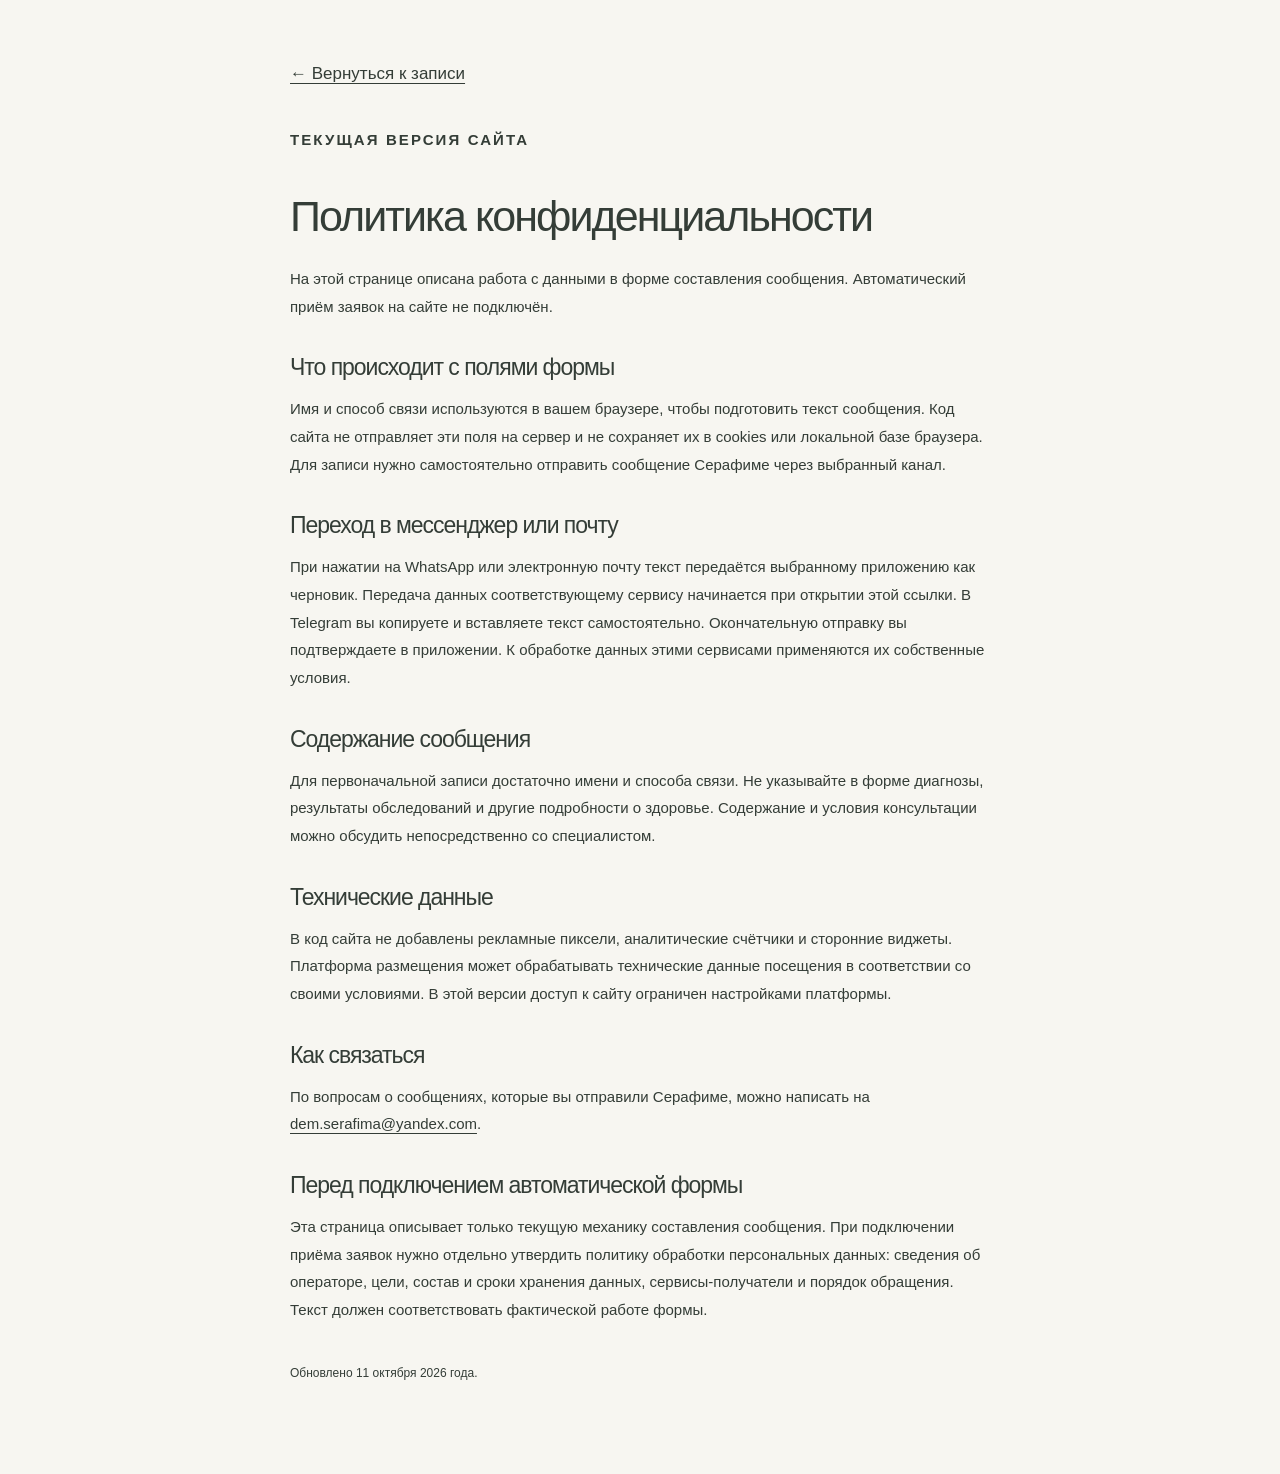
==== site/privacy.html @ cffb9709 "Add portable Serafima website and automatic GitVerse publishing" ====
<!doctype html><html lang="ru"><head><meta charset="utf-8"><meta name="viewport" content="width=device-width,initial-scale=1"><meta name="robots" content="noindex,nofollow"><title>Конфиденциальность — Серафима Дёмина</title><link rel="stylesheet" href="style.css"><link rel="icon" href="assets/favicon.svg" type="image/svg+xml"></head><body><main class="policy"><a href="index.html#booking">← Вернуться к записи</a><p class="eyebrow" style="margin-top:38px">Текущая версия сайта</p><h1>Политика конфиденциальности</h1><p>На этой странице описана работа с данными в форме составления сообщения. Автоматический приём заявок на сайте не подключён.</p><h2>Что происходит с полями формы</h2><p>Имя и способ связи используются в вашем браузере, чтобы подготовить текст сообщения. Код сайта не отправляет эти поля на сервер и не сохраняет их в cookies или локальной базе браузера. Для записи нужно самостоятельно отправить сообщение Серафиме через выбранный канал.</p><h2>Переход в мессенджер или почту</h2><p>При нажатии на WhatsApp или электронную почту текст передаётся выбранному приложению как черновик. Передача данных соответствующему сервису начинается при открытии этой ссылки. В Telegram вы копируете и вставляете текст самостоятельно. Окончательную отправку вы подтверждаете в приложении. К обработке данных этими сервисами применяются их собственные условия.</p><h2>Содержание сообщения</h2><p>Для первоначальной записи достаточно имени и способа связи. Не указывайте в форме диагнозы, результаты обследований и другие подробности о здоровье. Содержание и условия консультации можно обсудить непосредственно со специалистом.</p><h2>Технические данные</h2><p>В код сайта не добавлены рекламные пиксели, аналитические счётчики и сторонние виджеты. Платформа размещения может обрабатывать технические данные посещения в соответствии со своими условиями. В этой версии доступ к сайту ограничен настройками платформы.</p><h2>Как связаться</h2><p>По вопросам о сообщениях, которые вы отправили Серафиме, можно написать на <a href="mailto:dem.serafima@yandex.com">dem.serafima@yandex.com</a>.</p><h2>Перед подключением автоматической формы</h2><p>Эта страница описывает только текущую механику составления сообщения. При подключении приёма заявок нужно отдельно утвердить политику обработки персональных данных: сведения об операторе, цели, состав и сроки хранения данных, сервисы-получатели и порядок обращения. Текст должен соответствовать фактической работе формы.</p><p style="margin-top:38px;font-size:12px">Обновлено 11 октября 2026 года.</p></main></body></html>
---- site/style.css ----
:root{--paper:#f7f6f1;--ink:#343d37;--muted:#687067;--line:#d9ddd1;--sage:#dfe4d6;--lilac:#e4e3f0;--green:#465743;--radius:6px;--width:1240px}*{box-sizing:border-box}html{scroll-behavior:smooth;scroll-padding-top:100px}body{margin:0;background:var(--paper);color:var(--ink);font-family:"Manrope", "Avenir Next", "Segoe UI",Arial,sans-serif;font-size:17px;line-height:1.65;-webkit-font-smoothing:antialiased}h1,h2,h3,p{margin:0}a{color:inherit;text-decoration:none}button,input,textarea{font:inherit}button,a,input,textarea{-webkit-tap-highlight-color:transparent}a,button{touch-action:manipulation}button{cursor:pointer}button:disabled{cursor:wait}img{display:block;max-width:100%}button:focus-visible,a:focus-visible,input:focus-visible,textarea:focus-visible{outline:3px solid #75648b;outline-offset:5px}a:hover{color:#64715a}p+p{margin-top:18px}h1,h2,h3{font-weight:400;letter-spacing:-.045em;line-height:1.12}h1{font-size:clamp(56px,6.5vw,92px)}h2{font-size:clamp(34px,4vw,52px)}h3{font-size:27px;letter-spacing:-.03em}ul{padding-left:18px;margin:22px 0 0}li+li{margin-top:8px}li::marker{color:#8c957e}.wrap{max-width:var(--width);padding-inline:40px;margin:auto}.section{padding-top:108px;padding-bottom:108px}.eyebrow{text-transform:uppercase;letter-spacing:.14em;font-size:11px;font-weight:600;line-height:1.6}.dot{width:7px;height:7px;background:#65765b;border-radius:50%;display:inline-block;margin:0 8px 1px 0}.review-bar{min-height:34px;background:#e6e5ee;position:relative;text-align:center;padding:7px 44px;font-size:11px;line-height:20px;color:#555467}.review-bar span{opacity:.85;margin-left:20px}.review-bar button{position:absolute;right:20px;top:0;border:0;background:transparent;font-size:22px;color:inherit;min-width:34px;min-height:34px}.header{max-width:1440px;margin:auto;display:flex;align-items:center;justify-content:space-between;gap:30px;padding:27px 54px;position:relative;z-index:5}.wordmark{display:flex;align-items:center;gap:13px;font-size:14px;line-height:1.3}.wordmark small{font-size:10px;color:var(--muted);display:block;margin-top:5px;letter-spacing:.045em}.monogram{font-family:Georgia,serif;font-size:36px;letter-spacing:-.15em;display:block;width:43px}.monogram span{color:#7f896d}.header nav{display:flex;align-items:center;gap:27px;font-size:12px}.header nav a{padding-block:9px}.nav-cta{border-bottom:1px solid var(--ink)}.nav-cta span{margin-left:25px}.menu-toggle{display:none}.hero{display:grid;grid-template-columns:1.05fr 1fr;gap:70px;padding-top:51px;padding-bottom:85px;align-items:center}.hero .eyebrow{margin-bottom:24px}.profession{font-size:22px;margin-top:18px;letter-spacing:-.02em}.hero-intro{max-width:475px;margin-top:30px;font-size:17px;color:#596158;line-height:1.8}.button{display:inline-flex;align-items:center;justify-content:space-between;gap:32px;border:1px solid var(--green);border-radius:3px;background:var(--green);color:#fff;padding:17px 23px;font-size:14px;line-height:1.5;transition:background .2s,color .2s,transform .2s}.button:hover{background:#35472f;color:#fff;transform:translateY(-1px)}.hero .button{margin-top:33px}.hero-meta{display:flex;flex-wrap:wrap;gap:13px;font-size:11px;color:var(--muted);margin-top:24px}.hero-meta span+span:before{content:"/";margin-right:13px;color:#a5ab9e}.hero-visual{position:relative;align-self:stretch;min-height:550px;padding-bottom:30px}.visual-fallback{position:relative;overflow:hidden;isolation:isolate;min-height:550px;height:100%;background:#dce1d3;border-radius:48% 48% 5px 5px}.arch{position:absolute;inset:auto;border:1px solid rgba(80,96,67,.17);border-radius:50%;z-index:-1}.arch-one{width:105%;height:115%;left:-8%;top:4%;transform:rotate(-23deg)}.arch-two{width:110%;height:140%;left:6%;top:18%;transform:rotate(20deg)}.orb{position:absolute;width:280px;height:280px;border-radius:50%;left:-90px;top:310px;background:#ecebdc;filter:blur(36px);opacity:.9;z-index:-1}.visual-words{padding:100px 45px 80px;font-size:clamp(40px,4.1vw,64px);line-height:1.13;letter-spacing:-.05em;color:#64735b}.visual-words em{font-family:Georgia,serif;font-weight:400}.visual-note{position:absolute;bottom:37px;left:45px;letter-spacing:.1em;text-transform:uppercase;font-size:9px;color:#5f6d59}.floating-note{position:absolute;bottom:0;right:-22px;background:var(--lilac);padding:20px 25px;display:flex;gap:22px;font-size:12px;line-height:1.7;border-radius:3px;box-shadow:0 8px 20px #42483408}.floating-note>span{font-size:24px}.portrait{width:100%;height:100%;object-fit:cover;border-radius:5px}.hero-visual .portrait{min-height:550px;border-radius:48% 48% 5px 5px}.section-heading{margin-bottom:47px}.section-heading h2{margin-top:18px}.section-heading>p:last-child:not(.eyebrow){margin-top:24px;color:var(--muted)}.requests-grid{display:grid;grid-template-columns:repeat(4,1fr);gap:0;border-top:1px solid var(--line)}.request{padding:28px 24px 12px;border-right:1px solid var(--line)}.request:first-child{padding-left:0}.request:last-child{border:0;padding-right:0}.small-number{font-size:11px;color:#717c67}.request h3{font-size:23px;line-height:1.3;margin-top:27px;min-height:60px}.request p,.request ul{font-size:14px;color:#62695f;line-height:1.8}.request p{margin-top:22px}.no-request{display:grid;grid-template-columns:70px 1fr 64px;align-items:center;gap:30px;margin-top:60px;padding:45px;background:var(--lilac);border-radius:5px}.quote-mark{font-family:Georgia,serif;font-size:130px;line-height:1;align-self:start;color:#9b9bac}.no-request h3{font-size:29px;line-height:1.25}.no-request p{margin-top:17px;max-width:650px;font-size:15px;color:#5a5c66}.circle-link{display:flex;width:57px;height:57px;align-items:center;justify-content:center;border:1px solid #9396a0;border-radius:50%;font-size:24px}.approach{background:#e9ece3}.approach-top{display:grid;grid-template-columns:1fr 1fr;gap:80px}.approach h2{margin-top:22px}.format-facts{padding-top:8px}.format-facts>div{padding:0 0 23px;margin-bottom:23px;border-bottom:1px solid #cdd3c6}.format-facts strong{display:block;font-size:20px;font-weight:400;letter-spacing:-.025em}.format-facts span{display:block;margin-top:4px;font-size:13px;color:#626c5e}.approach-text{display:grid;grid-template-columns:.85fr 1.15fr;gap:90px;margin-top:65px;padding-top:47px;border-top:1px solid #cdd3c6}.approach-text h3{font-size:32px}.approach-text p{font-size:15px;line-height:1.9;color:#596453}.prices-grid{display:grid;grid-template-columns:1fr 1fr;gap:24px}.price-card{padding:38px 40px;background:#e4e8dc;border-radius:4px}.price-lilac{background:var(--lilac)}.price-card-top{display:flex;justify-content:space-between;font-size:11px;text-transform:uppercase;letter-spacing:.1em}.price-card-top span+span{font-size:23px;line-height:1}.price-card h3{margin-top:38px;font-size:32px;line-height:1.2}.price{font-size:45px;line-height:1.2;letter-spacing:-.05em;margin-top:40px}.price small{font-size:22px;margin-left:8px;color:#666f61}.price-card>p:not(.price){font-size:12px;margin-top:13px;color:#62675f}.button-outline{background:transparent;color:var(--ink);border-color:#9ca58f}.button-outline:hover{background:#343d37;color:#fff}.price-card .button{margin-top:29px;width:100%;background:transparent}.price-card .button:hover{background:var(--green);color:#fff}.first-meeting{display:grid;grid-template-columns:1fr 1.4fr;gap:65px;padding:47px 0 0;margin-top:20px}.first-meeting h3{font-size:28px}.first-meeting p{font-size:15px;color:#60685c}.text-link{display:inline-block;font-size:14px;text-decoration:underline;text-underline-offset:5px}.first-meeting .text-link{margin-top:23px}.about{background:#efefe9}.about-grid{display:grid;grid-template-columns:.85fr 1.15fr;gap:90px}.about h2{margin-top:21px}.about-intro{font-size:16px;color:#60695e;margin-top:28px}.about-visual{align-self:start;position:relative;min-height:530px;margin-top:0}.about-fallback{display:flex;flex-direction:column;justify-content:space-between;min-height:550px;padding:38px;background:#d9ddd0;border-radius:5px;position:relative;overflow:hidden}.about-fallback:after{content:"";position:absolute;width:470px;height:470px;border:1px solid #a9b69d55;border-radius:50%;left:40%;top:30%}.about-fallback>p{font-size:44px;line-height:1.4;letter-spacing:-.05em;z-index:1}.about-fallback em{font-family:Georgia,serif;font-weight:normal;color:#6b7a5c}.about-signature{font-family:Georgia,serif;font-style:italic;font-size:22px;color:#637255}.education-heading{margin-top:38px;font-size:24px}.education{list-style:none;margin:22px 0 0;padding:0}.education li{display:grid;grid-template-columns:47px 1fr;gap:24px;padding:19px 0;border-top:1px solid #d5d9cd;margin:0}.education li>span{font-size:11px;color:#747c6d;padding-top:3px}.education strong{font-size:15px;font-weight:500}.education p{font-size:13px;color:#646c60;margin-top:5px;line-height:1.65}.experience{display:grid;grid-template-columns:1fr 1.2fr 1fr;gap:45px;padding-top:75px;padding-bottom:75px}.stat strong{font-size:78px;font-weight:400;letter-spacing:-.065em;line-height:1}.stat p{margin-top:17px;font-size:13px;color:#65705f;line-height:1.65}.experience-notes{border-left:1px solid var(--line);padding-left:35px;align-self:center;font-size:14px;color:#626c5b}.certificates{padding-top:60px;border-top:1px solid var(--line)}.compact{display:flex;justify-content:space-between;gap:50px;align-items:end}.compact h2{font-size:38px}.compact>p{font-size:12px;max-width:250px}.certificate-grid{display:grid;grid-template-columns:repeat(4,1fr);gap:20px}.document-placeholder{grid-column:1/-1;border:1px dashed #b8c0ae;padding:27px 35px;display:flex;gap:40px;align-items:center;color:#747e6d;border-radius:4px;background:#f1f2ec}.document-placeholder>span{font-size:40px}.document-placeholder p{font-size:17px}.document-placeholder small{margin-left:auto;max-width:280px;font-size:12px}.certificate-button{padding:12px;background:#fff;border:1px solid var(--line);border-radius:4px;cursor:zoom-in}.certificate-button img{width:100%;aspect-ratio:3/4;object-fit:contain}.certificate-button span{display:block;font-size:11px;padding:10px;text-align:left}.principles{background:#e8e7ee}.principle-list article{display:grid;grid-template-columns:55px 1fr 1.5fr;gap:35px;padding:33px 0;border-top:1px solid #ceced8}.principle-list article>span{font-size:12px;color:#777489;padding-top:5px}.principle-list h3{font-size:23px;line-height:1.35}.principle-list p{font-size:14px;line-height:1.9;color:#5c5e67}.booking{display:grid;grid-template-columns:1fr 1fr;gap:95px;padding-top:125px;padding-bottom:125px}.booking h2{margin-top:21px}.booking-intro{font-size:16px;color:#687063;margin-top:25px;max-width:420px}.booking-direct{font-size:12px;color:#687063;margin-top:40px}.booking-direct a{margin-right:24px;border-bottom:1px solid #9da691;display:inline-block;margin-top:11px;color:#424e3b;font-size:14px}.booking-form-wrap{padding-top:12px}form label{display:block;font-size:12px;color:#5d6856;margin:0 0 12px}form input{display:block;width:100%;border:0;border-bottom:1px solid #aab39e;border-radius:0;background:transparent;font-size:21px;line-height:1.5;padding:10px 0 14px;color:#34402e;margin-bottom:29px}form input::placeholder{color:#8c9681;font-size:18px}form .button{width:100%;margin-top:2px}.form-note{font-size:11px;line-height:1.8;color:#747b6c;margin-top:17px}.privacy-link{display:inline-block;font-size:11px;margin-top:9px;text-decoration:underline;text-underline-offset:4px}#selected-format{font-size:12px;margin-bottom:18px;color:#526449}.footer{background:#dce2d4;padding-top:65px;padding-bottom:20px}.footer-main{display:grid;grid-template-columns:1.3fr 1fr;gap:75px;padding-bottom:52px}.footer h2{font-size:34px;margin-top:24px}.footer-main>div>p:not(.eyebrow){font-size:13px;color:#607057;margin-top:9px}.footer-main>div>p:last-child{margin-top:27px}.contact-list>a{display:block;font-size:16px;line-height:2.2}.contact-list>a:nth-child(3){font-size:12px;margin-top:8px}.footer-buttons{display:flex;gap:10px;flex-wrap:wrap;margin-top:18px}.footer-buttons a{font-size:11px;border:1px solid #a6b399;padding:8px 11px;border-radius:3px}.footer-bottom{border-top:1px solid #c3ceba;padding-top:20px;display:flex;justify-content:space-between;gap:15px;font-size:10px;color:#63705a}.skip{position:fixed;top:0;left:20px;transform:translateY(-120%);padding:15px;background:#fff;z-index:99}.skip:focus{transform:translateY(0)}.sr-only{position:absolute;width:1px;height:1px;margin:-1px;overflow:hidden;clip:rect(0,0,0,0)}dialog{border:0;border-radius:8px;padding:0;background:var(--paper);color:var(--ink);max-width:600px;width:calc(100% - 32px);max-height:90svh;box-shadow:0 25px 100px #2224}dialog::backdrop{background:#26332188;backdrop-filter:blur(4px)}.dialog-inner{padding:40px}.dialog-close{position:absolute;right:13px;top:8px;background:transparent;border:0;font-size:30px;color:inherit;min-width:44px;min-height:44px}.dialog-inner h2{font-size:32px;margin-top:16px}.dialog-inner>p:not(.eyebrow){font-size:13px;margin-top:17px}.dialog-inner textarea{width:100%;margin-top:24px;padding:15px;border:1px solid #bdc6b2;border-radius:3px;background:#edf0e7;resize:vertical;font-size:14px;color:#465240}.message-actions{display:grid;grid-template-columns:1fr 1fr;gap:16px;margin-top:20px}.message-actions .button{font-size:11px;padding:13px 16px;justify-content:center;gap:0}.message-actions .text-link{font-size:11px}#copy-status{min-height:20px;font-size:12px}#image-dialog{max-width:950px;background:#fff;padding:50px 20px 20px}#document-full{max-height:78svh;object-fit:contain;width:100%}[hidden]{display:none!important}.policy{max-width:760px;margin:auto;padding:60px 30px 90px}.policy h1{font-size:43px;margin:38px 0 25px}.policy h2{font-size:23px;margin:35px 0 14px}.policy p,.policy li{font-size:15px;line-height:1.85}.policy a{text-decoration:underline;text-underline-offset:4px}
@media(min-width:1450px){.hero{padding-top:75px;padding-bottom:100px}.hero-visual,.visual-fallback{min-height:620px}.visual-words{padding-top:130px}}@media(max-width:1080px){.header{padding:23px 32px}.header nav{gap:19px;font-size:11px}.hero{gap:40px}.hero-visual,.visual-fallback{min-height:520px}.hero h1{font-size:70px}.hero-intro{font-size:15px}.visual-words{padding-inline:32px;font-size:52px}.request{padding-inline:16px}.request h3{font-size:21px}.request ul,.request p{font-size:13px}.approach-text{gap:55px}.about-grid{gap:50px}.about-fallback>p{font-size:38px}.booking{gap:50px}}@media(max-width:800px){.wrap{padding-inline:25px}.section{padding-top:75px;padding-bottom:75px}.header{padding:20px 25px;flex-wrap:wrap}.menu-toggle{display:flex;align-items:center;gap:15px;background:none;border:1px solid #c6cebe;border-radius:3px;font-size:12px;padding:9px 12px;color:var(--ink)}.header nav{display:none;width:100%;padding:10px 0 0;border-top:1px solid var(--line)}.header nav.is-open{display:flex;flex-wrap:wrap;gap:15px 24px}.hero{gap:30px;padding-top:35px;padding-bottom:55px}.hero h1{font-size:52px}.hero .eyebrow{font-size:9px}.profession{font-size:18px}.hero-intro{font-size:14px;margin-top:20px}.hero .button{font-size:12px;padding:14px 17px;gap:17px}.hero-meta{font-size:9px}.hero-visual,.visual-fallback{min-height:470px}.visual-words{font-size:42px;padding-inline:23px}.visual-note{font-size:7px;left:25px}.floating-note{font-size:10px;right:-5px;padding:16px;gap:10px}.requests-grid{grid-template-columns:repeat(2,1fr);gap:20px}.request,.request:first-child,.request:last-child{border:0;padding:22px 0 15px}.request:nth-child(odd){padding-right:20px}.request h3{min-height:0;font-size:24px}.request p,.request ul{font-size:14px}.no-request{padding:30px;gap:15px;grid-template-columns:45px 1fr}.quote-mark{font-size:90px}.no-request .circle-link{display:none}.approach-top{gap:40px}.approach-text{grid-template-columns:1fr;gap:25px}.approach-text h3 br{display:none}.price-card{padding:28px}.price-card h3{font-size:26px}.price{font-size:38px}.first-meeting{gap:35px}.about-grid{grid-template-columns:.8fr 1.2fr;gap:35px}.about-fallback{min-height:400px;padding:28px}.about-fallback>p{font-size:29px}.about-fallback .eyebrow{font-size:9px}.about-intro{font-size:14px}.education li{gap:12px}.experience{gap:30px}.stat strong{font-size:64px}.experience-notes{padding-left:22px;font-size:12px}.compact{display:block}.compact>p{max-width:100%;margin-top:15px}.certificate-grid{grid-template-columns:repeat(2,1fr)}.document-placeholder{gap:25px}.document-placeholder small{max-width:175px}.principle-list article{grid-template-columns:35px 1fr 1.25fr;gap:20px}.principle-list h3{font-size:21px}.principle-list p{font-size:13px}.booking{gap:35px}.booking-intro{font-size:14px}.footer-main{gap:40px}.footer h2{font-size:29px}.contact-list>a{font-size:14px}}
@media(max-width:560px){html{scroll-padding-top:25px}.wrap{padding-inline:23px}.review-bar{font-size:9px;padding-left:12px;padding-right:38px;line-height:1.7}.review-bar span{display:none}.review-bar button{right:5px}.header{padding:20px 23px;gap:19px}.wordmark{font-size:12px;gap:9px}.wordmark small{font-size:9px}.monogram{font-size:32px;width:35px}.hero{display:flex;flex-direction:column;align-items:stretch;gap:37px;padding-top:32px;padding-bottom:40px}.hero h1{font-size:65px}.hero .eyebrow{font-size:10px;margin-bottom:19px}.profession{font-size:20px;margin-top:17px}.hero-intro{font-size:15px;line-height:1.8;margin-top:24px;max-width:none}.hero .button{font-size:13px;min-height:54px;margin-top:26px;width:100%;padding-inline:22px}.hero-meta{font-size:10px;margin-top:19px}.hero-visual{height:410px;min-height:410px;max-width:460px;width:100%;padding-right:13px}.visual-fallback{min-height:380px;height:380px;border-radius:170px 170px 4px 4px}.hero-visual .portrait{min-height:380px;height:380px}.visual-words{font-size:48px;padding:56px 36px}.visual-note{bottom:26px;left:37px;font-size:8px}.floating-note{right:0;bottom:0;font-size:11px;padding:17px 20px;gap:18px}.section{padding-top:60px;padding-bottom:60px}h2{font-size:36px;line-height:1.13}.section-heading{margin-bottom:33px}.section-heading h2{margin-top:16px}.section-heading>p:last-child:not(.eyebrow){font-size:14px}.eyebrow{font-size:9px}.requests-grid{gap:0 24px}.request h3{font-size:21px;margin-top:20px;line-height:1.3}.request:nth-child(odd){padding-right:0}.request ul{padding-left:13px;margin-top:16px}.request p,.request ul{font-size:12px;line-height:1.85}.request{padding-top:25px!important;padding-bottom:24px!important;border-bottom:1px solid var(--line)!important}.no-request{grid-template-columns:1fr;margin-top:29px;padding:27px}.quote-mark{font-size:68px;height:35px}.no-request h3{font-size:25px}.no-request p{font-size:13px;line-height:1.85}.approach-top{grid-template-columns:1fr;gap:37px}.format-facts strong{font-size:19px}.format-facts span{font-size:12px}.format-facts>div{margin-bottom:18px;padding-bottom:18px}.approach-text{margin-top:25px;padding-top:33px;gap:24px}.approach-text h3{font-size:27px}.approach-text p{font-size:14px}.prices-grid{grid-template-columns:1fr;gap:17px}.price-card{padding:28px}.price-card h3{font-size:29px;margin-top:28px}.price{font-size:44px;margin-top:30px}.price-card .button{font-size:12px}.first-meeting{display:block;margin-top:12px;padding-top:27px}.first-meeting h3{font-size:26px;margin-bottom:21px}.first-meeting p{font-size:14px}.about-grid{display:flex;flex-direction:column;gap:35px}.about-visual{min-height:310px}.about-fallback{min-height:310px;padding:28px}.about-fallback>p{font-size:36px;line-height:1.25;margin:25px 0}.about-visual .portrait{height:440px;object-position:center 25%}.about-intro{font-size:15px}.education li{grid-template-columns:40px 1fr;gap:15px}.education p{font-size:12px}.education strong{font-size:14px}.experience{grid-template-columns:1fr 1fr;gap:30px 20px;padding-top:50px;padding-bottom:50px}.stat strong{font-size:65px}.stat p{font-size:11px;line-height:1.8}.experience-notes{grid-column:1/-1;border-left:0;border-top:1px solid var(--line);padding:25px 0 0;display:grid;grid-template-columns:1fr 1fr;gap:20px;font-size:12px}.experience-notes p+p{margin-top:0}.compact h2{font-size:32px}.document-placeholder{display:block;padding:23px}.document-placeholder>span{display:none}.document-placeholder small{display:block;max-width:none;margin-top:12px}.certificate-grid{gap:12px}.principle-list article{grid-template-columns:25px 1fr;gap:15px;padding:27px 0}.principle-list h3{font-size:23px}.principle-list h3 br{display:none}.principle-list article>p,.principle-list article>div{grid-column:2}.principle-list p{font-size:14px}.booking{grid-template-columns:1fr;gap:35px;padding-top:65px;padding-bottom:70px}.booking-direct{margin-top:26px}.booking h2{font-size:39px}.booking-intro{font-size:15px}.booking-form-wrap{padding:0}form input{font-size:18px}form input::placeholder{font-size:16px}.footer{padding-top:45px}.footer-main{grid-template-columns:1fr;gap:30px;padding-bottom:35px}.footer h2{font-size:31px}.footer-main>div>p:last-child{margin-top:20px}.contact-list>a{font-size:16px}.footer-bottom{flex-wrap:wrap;font-size:9px;gap:14px 25px}.footer-bottom span{flex:1 0 100%}.dialog-inner{padding:30px 23px}.dialog-inner h2{font-size:29px}.message-actions{grid-template-columns:1fr}.message-actions .button{font-size:12px}.message-actions .text-link{font-size:12px}.policy{padding:35px 24px 60px}.policy h1{font-size:35px}.policy p,.policy li{font-size:14px}}@media(prefers-reduced-motion:reduce){html{scroll-behavior:auto}*{transition:none!important}}@media print{.review-bar,.menu-toggle,.header nav,.hero-visual,.about-visual,.booking,dialog{display:none}.section{padding-block:35px}body{font-size:12px;background:white}h1{font-size:48px}h2{font-size:30px}.wrap{padding-inline:20px}.hero{display:block}.button{display:none}.request,.price-card,.principle-list article{break-inside:avoid}}
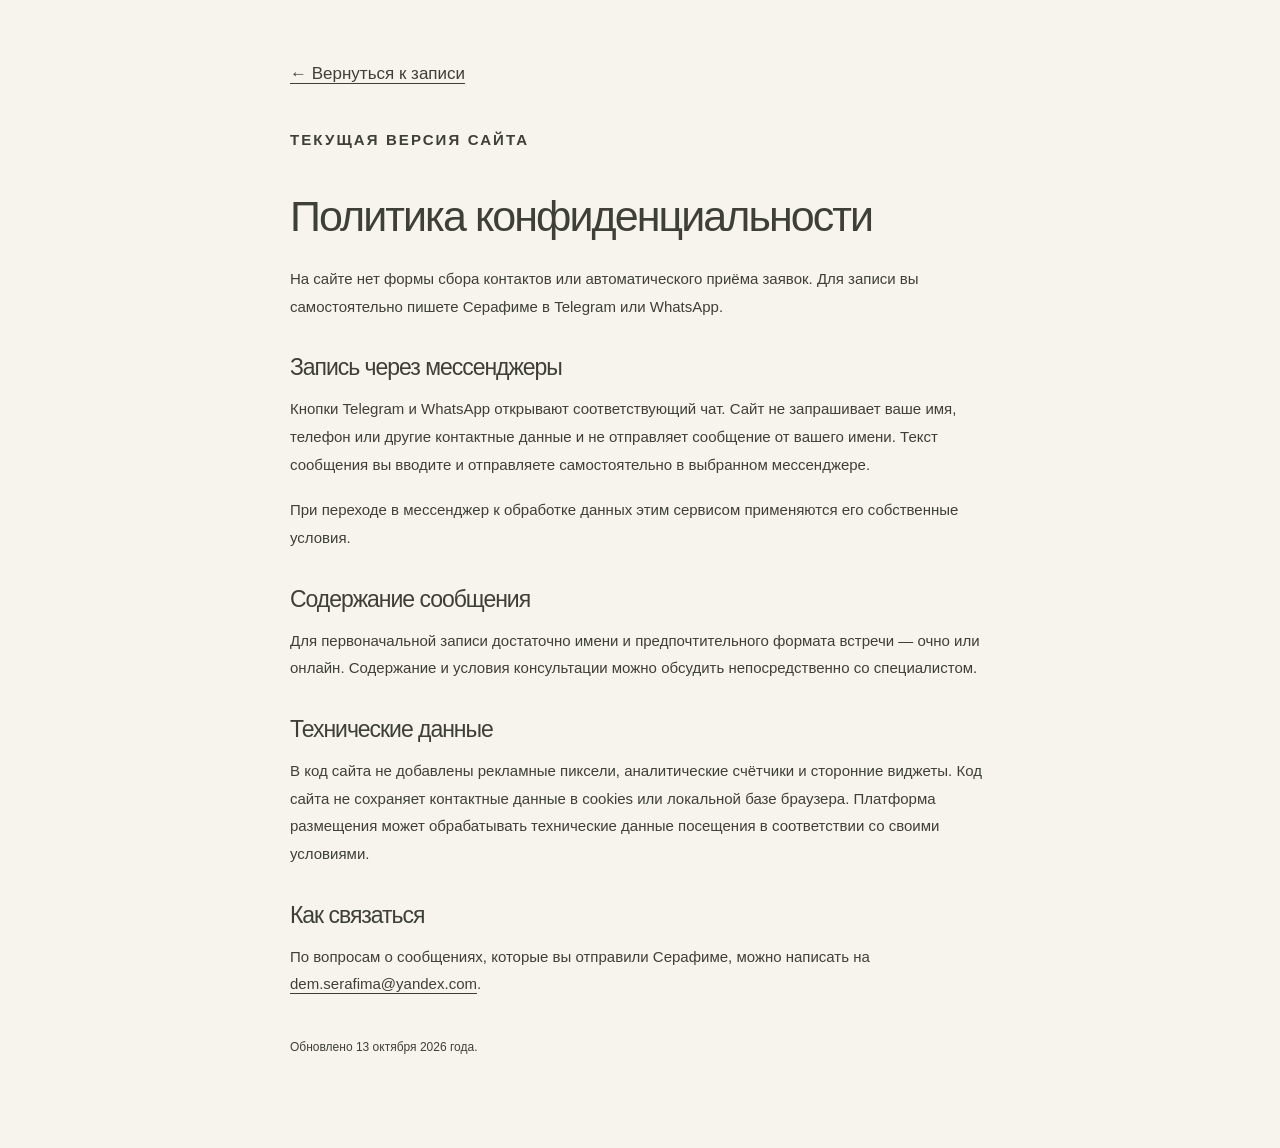
==== commit a8814f09: "Update layout, booking links, text and approved palette" ====
--- a/site/privacy.html
+++ b/site/privacy.html
@@ -1 +1,9 @@
-<!doctype html><html lang="ru"><head><meta charset="utf-8"><meta name="viewport" content="width=device-width,initial-scale=1"><meta name="robots" content="noindex,nofollow"><title>Конфиденциальность — Серафима Дёмина</title><link rel="stylesheet" href="style.css"><link rel="icon" href="assets/favicon.svg" type="image/svg+xml"></head><body><main class="policy"><a href="index.html#booking">← Вернуться к записи</a><p class="eyebrow" style="margin-top:38px">Текущая версия сайта</p><h1>Политика конфиденциальности</h1><p>На этой странице описана работа с данными в форме составления сообщения. Автоматический приём заявок на сайте не подключён.</p><h2>Что происходит с полями формы</h2><p>Имя и способ связи используются в вашем браузере, чтобы подготовить текст сообщения. Код сайта не отправляет эти поля на сервер и не сохраняет их в cookies или локальной базе браузера. Для записи нужно самостоятельно отправить сообщение Серафиме через выбранный канал.</p><h2>Переход в мессенджер или почту</h2><p>При нажатии на WhatsApp или электронную почту текст передаётся выбранному приложению как черновик. Передача данных соответствующему сервису начинается при открытии этой ссылки. В Telegram вы копируете и вставляете текст самостоятельно. Окончательную отправку вы подтверждаете в приложении. К обработке данных этими сервисами применяются их собственные условия.</p><h2>Содержание сообщения</h2><p>Для первоначальной записи достаточно имени и способа связи. Не указывайте в форме диагнозы, результаты обследований и другие подробности о здоровье. Содержание и условия консультации можно обсудить непосредственно со специалистом.</p><h2>Технические данные</h2><p>В код сайта не добавлены рекламные пиксели, аналитические счётчики и сторонние виджеты. Платформа размещения может обрабатывать технические данные посещения в соответствии со своими условиями. В этой версии доступ к сайту ограничен настройками платформы.</p><h2>Как связаться</h2><p>По вопросам о сообщениях, которые вы отправили Серафиме, можно написать на <a href="mailto:dem.serafima@yandex.com">dem.serafima@yandex.com</a>.</p><h2>Перед подключением автоматической формы</h2><p>Эта страница описывает только текущую механику составления сообщения. При подключении приёма заявок нужно отдельно утвердить политику обработки персональных данных: сведения об операторе, цели, состав и сроки хранения данных, сервисы-получатели и порядок обращения. Текст должен соответствовать фактической работе формы.</p><p style="margin-top:38px;font-size:12px">Обновлено 11 октября 2026 года.</p></main></body></html>
+<!doctype html>
+<html lang="ru"><head><meta charset="utf-8"><meta name="viewport" content="width=device-width,initial-scale=1"><meta name="robots" content="noindex,nofollow"><title>Конфиденциальность — Серафима Дёмина</title><link rel="stylesheet" href="style.css"><link rel="icon" href="assets/favicon.svg" type="image/svg+xml"></head>
+<body><main class="policy"><a href="index.html#booking">← Вернуться к записи</a><p class="eyebrow" style="margin-top:38px">Текущая версия сайта</p><h1>Политика конфиденциальности</h1>
+<p>На сайте нет формы сбора контактов или автоматического приёма заявок. Для записи вы самостоятельно пишете Серафиме в Telegram или WhatsApp.</p>
+<h2>Запись через мессенджеры</h2><p>Кнопки Telegram и WhatsApp открывают соответствующий чат. Сайт не запрашивает ваше имя, телефон или другие контактные данные и не отправляет сообщение от вашего имени. Текст сообщения вы вводите и отправляете самостоятельно в выбранном мессенджере.</p><p>При переходе в мессенджер к обработке данных этим сервисом применяются его собственные условия.</p>
+<h2>Содержание сообщения</h2><p>Для первоначальной записи достаточно имени и предпочтительного формата встречи — очно или онлайн. Содержание и условия консультации можно обсудить непосредственно со специалистом.</p>
+<h2>Технические данные</h2><p>В код сайта не добавлены рекламные пиксели, аналитические счётчики и сторонние виджеты. Код сайта не сохраняет контактные данные в cookies или локальной базе браузера. Платформа размещения может обрабатывать технические данные посещения в соответствии со своими условиями.</p>
+<h2>Как связаться</h2><p>По вопросам о сообщениях, которые вы отправили Серафиме, можно написать на <a href="mailto:dem.serafima@yandex.com">dem.serafima@yandex.com</a>.</p>
+<p style="margin-top:38px;font-size:12px">Обновлено 13 октября 2026 года.</p></main></body></html>
--- a/site/style.css
+++ b/site/style.css
@@ -1,3 +1,319 @@
-:root{--paper:#f7f6f1;--ink:#343d37;--muted:#687067;--line:#d9ddd1;--sage:#dfe4d6;--lilac:#e4e3f0;--green:#465743;--radius:6px;--width:1240px}*{box-sizing:border-box}html{scroll-behavior:smooth;scroll-padding-top:100px}body{margin:0;background:var(--paper);color:var(--ink);font-family:"Manrope", "Avenir Next", "Segoe UI",Arial,sans-serif;font-size:17px;line-height:1.65;-webkit-font-smoothing:antialiased}h1,h2,h3,p{margin:0}a{color:inherit;text-decoration:none}button,input,textarea{font:inherit}button,a,input,textarea{-webkit-tap-highlight-color:transparent}a,button{touch-action:manipulation}button{cursor:pointer}button:disabled{cursor:wait}img{display:block;max-width:100%}button:focus-visible,a:focus-visible,input:focus-visible,textarea:focus-visible{outline:3px solid #75648b;outline-offset:5px}a:hover{color:#64715a}p+p{margin-top:18px}h1,h2,h3{font-weight:400;letter-spacing:-.045em;line-height:1.12}h1{font-size:clamp(56px,6.5vw,92px)}h2{font-size:clamp(34px,4vw,52px)}h3{font-size:27px;letter-spacing:-.03em}ul{padding-left:18px;margin:22px 0 0}li+li{margin-top:8px}li::marker{color:#8c957e}.wrap{max-width:var(--width);padding-inline:40px;margin:auto}.section{padding-top:108px;padding-bottom:108px}.eyebrow{text-transform:uppercase;letter-spacing:.14em;font-size:11px;font-weight:600;line-height:1.6}.dot{width:7px;height:7px;background:#65765b;border-radius:50%;display:inline-block;margin:0 8px 1px 0}.review-bar{min-height:34px;background:#e6e5ee;position:relative;text-align:center;padding:7px 44px;font-size:11px;line-height:20px;color:#555467}.review-bar span{opacity:.85;margin-left:20px}.review-bar button{position:absolute;right:20px;top:0;border:0;background:transparent;font-size:22px;color:inherit;min-width:34px;min-height:34px}.header{max-width:1440px;margin:auto;display:flex;align-items:center;justify-content:space-between;gap:30px;padding:27px 54px;position:relative;z-index:5}.wordmark{display:flex;align-items:center;gap:13px;font-size:14px;line-height:1.3}.wordmark small{font-size:10px;color:var(--muted);display:block;margin-top:5px;letter-spacing:.045em}.monogram{font-family:Georgia,serif;font-size:36px;letter-spacing:-.15em;display:block;width:43px}.monogram span{color:#7f896d}.header nav{display:flex;align-items:center;gap:27px;font-size:12px}.header nav a{padding-block:9px}.nav-cta{border-bottom:1px solid var(--ink)}.nav-cta span{margin-left:25px}.menu-toggle{display:none}.hero{display:grid;grid-template-columns:1.05fr 1fr;gap:70px;padding-top:51px;padding-bottom:85px;align-items:center}.hero .eyebrow{margin-bottom:24px}.profession{font-size:22px;margin-top:18px;letter-spacing:-.02em}.hero-intro{max-width:475px;margin-top:30px;font-size:17px;color:#596158;line-height:1.8}.button{display:inline-flex;align-items:center;justify-content:space-between;gap:32px;border:1px solid var(--green);border-radius:3px;background:var(--green);color:#fff;padding:17px 23px;font-size:14px;line-height:1.5;transition:background .2s,color .2s,transform .2s}.button:hover{background:#35472f;color:#fff;transform:translateY(-1px)}.hero .button{margin-top:33px}.hero-meta{display:flex;flex-wrap:wrap;gap:13px;font-size:11px;color:var(--muted);margin-top:24px}.hero-meta span+span:before{content:"/";margin-right:13px;color:#a5ab9e}.hero-visual{position:relative;align-self:stretch;min-height:550px;padding-bottom:30px}.visual-fallback{position:relative;overflow:hidden;isolation:isolate;min-height:550px;height:100%;background:#dce1d3;border-radius:48% 48% 5px 5px}.arch{position:absolute;inset:auto;border:1px solid rgba(80,96,67,.17);border-radius:50%;z-index:-1}.arch-one{width:105%;height:115%;left:-8%;top:4%;transform:rotate(-23deg)}.arch-two{width:110%;height:140%;left:6%;top:18%;transform:rotate(20deg)}.orb{position:absolute;width:280px;height:280px;border-radius:50%;left:-90px;top:310px;background:#ecebdc;filter:blur(36px);opacity:.9;z-index:-1}.visual-words{padding:100px 45px 80px;font-size:clamp(40px,4.1vw,64px);line-height:1.13;letter-spacing:-.05em;color:#64735b}.visual-words em{font-family:Georgia,serif;font-weight:400}.visual-note{position:absolute;bottom:37px;left:45px;letter-spacing:.1em;text-transform:uppercase;font-size:9px;color:#5f6d59}.floating-note{position:absolute;bottom:0;right:-22px;background:var(--lilac);padding:20px 25px;display:flex;gap:22px;font-size:12px;line-height:1.7;border-radius:3px;box-shadow:0 8px 20px #42483408}.floating-note>span{font-size:24px}.portrait{width:100%;height:100%;object-fit:cover;border-radius:5px}.hero-visual .portrait{min-height:550px;border-radius:48% 48% 5px 5px}.section-heading{margin-bottom:47px}.section-heading h2{margin-top:18px}.section-heading>p:last-child:not(.eyebrow){margin-top:24px;color:var(--muted)}.requests-grid{display:grid;grid-template-columns:repeat(4,1fr);gap:0;border-top:1px solid var(--line)}.request{padding:28px 24px 12px;border-right:1px solid var(--line)}.request:first-child{padding-left:0}.request:last-child{border:0;padding-right:0}.small-number{font-size:11px;color:#717c67}.request h3{font-size:23px;line-height:1.3;margin-top:27px;min-height:60px}.request p,.request ul{font-size:14px;color:#62695f;line-height:1.8}.request p{margin-top:22px}.no-request{display:grid;grid-template-columns:70px 1fr 64px;align-items:center;gap:30px;margin-top:60px;padding:45px;background:var(--lilac);border-radius:5px}.quote-mark{font-family:Georgia,serif;font-size:130px;line-height:1;align-self:start;color:#9b9bac}.no-request h3{font-size:29px;line-height:1.25}.no-request p{margin-top:17px;max-width:650px;font-size:15px;color:#5a5c66}.circle-link{display:flex;width:57px;height:57px;align-items:center;justify-content:center;border:1px solid #9396a0;border-radius:50%;font-size:24px}.approach{background:#e9ece3}.approach-top{display:grid;grid-template-columns:1fr 1fr;gap:80px}.approach h2{margin-top:22px}.format-facts{padding-top:8px}.format-facts>div{padding:0 0 23px;margin-bottom:23px;border-bottom:1px solid #cdd3c6}.format-facts strong{display:block;font-size:20px;font-weight:400;letter-spacing:-.025em}.format-facts span{display:block;margin-top:4px;font-size:13px;color:#626c5e}.approach-text{display:grid;grid-template-columns:.85fr 1.15fr;gap:90px;margin-top:65px;padding-top:47px;border-top:1px solid #cdd3c6}.approach-text h3{font-size:32px}.approach-text p{font-size:15px;line-height:1.9;color:#596453}.prices-grid{display:grid;grid-template-columns:1fr 1fr;gap:24px}.price-card{padding:38px 40px;background:#e4e8dc;border-radius:4px}.price-lilac{background:var(--lilac)}.price-card-top{display:flex;justify-content:space-between;font-size:11px;text-transform:uppercase;letter-spacing:.1em}.price-card-top span+span{font-size:23px;line-height:1}.price-card h3{margin-top:38px;font-size:32px;line-height:1.2}.price{font-size:45px;line-height:1.2;letter-spacing:-.05em;margin-top:40px}.price small{font-size:22px;margin-left:8px;color:#666f61}.price-card>p:not(.price){font-size:12px;margin-top:13px;color:#62675f}.button-outline{background:transparent;color:var(--ink);border-color:#9ca58f}.button-outline:hover{background:#343d37;color:#fff}.price-card .button{margin-top:29px;width:100%;background:transparent}.price-card .button:hover{background:var(--green);color:#fff}.first-meeting{display:grid;grid-template-columns:1fr 1.4fr;gap:65px;padding:47px 0 0;margin-top:20px}.first-meeting h3{font-size:28px}.first-meeting p{font-size:15px;color:#60685c}.text-link{display:inline-block;font-size:14px;text-decoration:underline;text-underline-offset:5px}.first-meeting .text-link{margin-top:23px}.about{background:#efefe9}.about-grid{display:grid;grid-template-columns:.85fr 1.15fr;gap:90px}.about h2{margin-top:21px}.about-intro{font-size:16px;color:#60695e;margin-top:28px}.about-visual{align-self:start;position:relative;min-height:530px;margin-top:0}.about-fallback{display:flex;flex-direction:column;justify-content:space-between;min-height:550px;padding:38px;background:#d9ddd0;border-radius:5px;position:relative;overflow:hidden}.about-fallback:after{content:"";position:absolute;width:470px;height:470px;border:1px solid #a9b69d55;border-radius:50%;left:40%;top:30%}.about-fallback>p{font-size:44px;line-height:1.4;letter-spacing:-.05em;z-index:1}.about-fallback em{font-family:Georgia,serif;font-weight:normal;color:#6b7a5c}.about-signature{font-family:Georgia,serif;font-style:italic;font-size:22px;color:#637255}.education-heading{margin-top:38px;font-size:24px}.education{list-style:none;margin:22px 0 0;padding:0}.education li{display:grid;grid-template-columns:47px 1fr;gap:24px;padding:19px 0;border-top:1px solid #d5d9cd;margin:0}.education li>span{font-size:11px;color:#747c6d;padding-top:3px}.education strong{font-size:15px;font-weight:500}.education p{font-size:13px;color:#646c60;margin-top:5px;line-height:1.65}.experience{display:grid;grid-template-columns:1fr 1.2fr 1fr;gap:45px;padding-top:75px;padding-bottom:75px}.stat strong{font-size:78px;font-weight:400;letter-spacing:-.065em;line-height:1}.stat p{margin-top:17px;font-size:13px;color:#65705f;line-height:1.65}.experience-notes{border-left:1px solid var(--line);padding-left:35px;align-self:center;font-size:14px;color:#626c5b}.certificates{padding-top:60px;border-top:1px solid var(--line)}.compact{display:flex;justify-content:space-between;gap:50px;align-items:end}.compact h2{font-size:38px}.compact>p{font-size:12px;max-width:250px}.certificate-grid{display:grid;grid-template-columns:repeat(4,1fr);gap:20px}.document-placeholder{grid-column:1/-1;border:1px dashed #b8c0ae;padding:27px 35px;display:flex;gap:40px;align-items:center;color:#747e6d;border-radius:4px;background:#f1f2ec}.document-placeholder>span{font-size:40px}.document-placeholder p{font-size:17px}.document-placeholder small{margin-left:auto;max-width:280px;font-size:12px}.certificate-button{padding:12px;background:#fff;border:1px solid var(--line);border-radius:4px;cursor:zoom-in}.certificate-button img{width:100%;aspect-ratio:3/4;object-fit:contain}.certificate-button span{display:block;font-size:11px;padding:10px;text-align:left}.principles{background:#e8e7ee}.principle-list article{display:grid;grid-template-columns:55px 1fr 1.5fr;gap:35px;padding:33px 0;border-top:1px solid #ceced8}.principle-list article>span{font-size:12px;color:#777489;padding-top:5px}.principle-list h3{font-size:23px;line-height:1.35}.principle-list p{font-size:14px;line-height:1.9;color:#5c5e67}.booking{display:grid;grid-template-columns:1fr 1fr;gap:95px;padding-top:125px;padding-bottom:125px}.booking h2{margin-top:21px}.booking-intro{font-size:16px;color:#687063;margin-top:25px;max-width:420px}.booking-direct{font-size:12px;color:#687063;margin-top:40px}.booking-direct a{margin-right:24px;border-bottom:1px solid #9da691;display:inline-block;margin-top:11px;color:#424e3b;font-size:14px}.booking-form-wrap{padding-top:12px}form label{display:block;font-size:12px;color:#5d6856;margin:0 0 12px}form input{display:block;width:100%;border:0;border-bottom:1px solid #aab39e;border-radius:0;background:transparent;font-size:21px;line-height:1.5;padding:10px 0 14px;color:#34402e;margin-bottom:29px}form input::placeholder{color:#8c9681;font-size:18px}form .button{width:100%;margin-top:2px}.form-note{font-size:11px;line-height:1.8;color:#747b6c;margin-top:17px}.privacy-link{display:inline-block;font-size:11px;margin-top:9px;text-decoration:underline;text-underline-offset:4px}#selected-format{font-size:12px;margin-bottom:18px;color:#526449}.footer{background:#dce2d4;padding-top:65px;padding-bottom:20px}.footer-main{display:grid;grid-template-columns:1.3fr 1fr;gap:75px;padding-bottom:52px}.footer h2{font-size:34px;margin-top:24px}.footer-main>div>p:not(.eyebrow){font-size:13px;color:#607057;margin-top:9px}.footer-main>div>p:last-child{margin-top:27px}.contact-list>a{display:block;font-size:16px;line-height:2.2}.contact-list>a:nth-child(3){font-size:12px;margin-top:8px}.footer-buttons{display:flex;gap:10px;flex-wrap:wrap;margin-top:18px}.footer-buttons a{font-size:11px;border:1px solid #a6b399;padding:8px 11px;border-radius:3px}.footer-bottom{border-top:1px solid #c3ceba;padding-top:20px;display:flex;justify-content:space-between;gap:15px;font-size:10px;color:#63705a}.skip{position:fixed;top:0;left:20px;transform:translateY(-120%);padding:15px;background:#fff;z-index:99}.skip:focus{transform:translateY(0)}.sr-only{position:absolute;width:1px;height:1px;margin:-1px;overflow:hidden;clip:rect(0,0,0,0)}dialog{border:0;border-radius:8px;padding:0;background:var(--paper);color:var(--ink);max-width:600px;width:calc(100% - 32px);max-height:90svh;box-shadow:0 25px 100px #2224}dialog::backdrop{background:#26332188;backdrop-filter:blur(4px)}.dialog-inner{padding:40px}.dialog-close{position:absolute;right:13px;top:8px;background:transparent;border:0;font-size:30px;color:inherit;min-width:44px;min-height:44px}.dialog-inner h2{font-size:32px;margin-top:16px}.dialog-inner>p:not(.eyebrow){font-size:13px;margin-top:17px}.dialog-inner textarea{width:100%;margin-top:24px;padding:15px;border:1px solid #bdc6b2;border-radius:3px;background:#edf0e7;resize:vertical;font-size:14px;color:#465240}.message-actions{display:grid;grid-template-columns:1fr 1fr;gap:16px;margin-top:20px}.message-actions .button{font-size:11px;padding:13px 16px;justify-content:center;gap:0}.message-actions .text-link{font-size:11px}#copy-status{min-height:20px;font-size:12px}#image-dialog{max-width:950px;background:#fff;padding:50px 20px 20px}#document-full{max-height:78svh;object-fit:contain;width:100%}[hidden]{display:none!important}.policy{max-width:760px;margin:auto;padding:60px 30px 90px}.policy h1{font-size:43px;margin:38px 0 25px}.policy h2{font-size:23px;margin:35px 0 14px}.policy p,.policy li{font-size:15px;line-height:1.85}.policy a{text-decoration:underline;text-underline-offset:4px}
-@media(min-width:1450px){.hero{padding-top:75px;padding-bottom:100px}.hero-visual,.visual-fallback{min-height:620px}.visual-words{padding-top:130px}}@media(max-width:1080px){.header{padding:23px 32px}.header nav{gap:19px;font-size:11px}.hero{gap:40px}.hero-visual,.visual-fallback{min-height:520px}.hero h1{font-size:70px}.hero-intro{font-size:15px}.visual-words{padding-inline:32px;font-size:52px}.request{padding-inline:16px}.request h3{font-size:21px}.request ul,.request p{font-size:13px}.approach-text{gap:55px}.about-grid{gap:50px}.about-fallback>p{font-size:38px}.booking{gap:50px}}@media(max-width:800px){.wrap{padding-inline:25px}.section{padding-top:75px;padding-bottom:75px}.header{padding:20px 25px;flex-wrap:wrap}.menu-toggle{display:flex;align-items:center;gap:15px;background:none;border:1px solid #c6cebe;border-radius:3px;font-size:12px;padding:9px 12px;color:var(--ink)}.header nav{display:none;width:100%;padding:10px 0 0;border-top:1px solid var(--line)}.header nav.is-open{display:flex;flex-wrap:wrap;gap:15px 24px}.hero{gap:30px;padding-top:35px;padding-bottom:55px}.hero h1{font-size:52px}.hero .eyebrow{font-size:9px}.profession{font-size:18px}.hero-intro{font-size:14px;margin-top:20px}.hero .button{font-size:12px;padding:14px 17px;gap:17px}.hero-meta{font-size:9px}.hero-visual,.visual-fallback{min-height:470px}.visual-words{font-size:42px;padding-inline:23px}.visual-note{font-size:7px;left:25px}.floating-note{font-size:10px;right:-5px;padding:16px;gap:10px}.requests-grid{grid-template-columns:repeat(2,1fr);gap:20px}.request,.request:first-child,.request:last-child{border:0;padding:22px 0 15px}.request:nth-child(odd){padding-right:20px}.request h3{min-height:0;font-size:24px}.request p,.request ul{font-size:14px}.no-request{padding:30px;gap:15px;grid-template-columns:45px 1fr}.quote-mark{font-size:90px}.no-request .circle-link{display:none}.approach-top{gap:40px}.approach-text{grid-template-columns:1fr;gap:25px}.approach-text h3 br{display:none}.price-card{padding:28px}.price-card h3{font-size:26px}.price{font-size:38px}.first-meeting{gap:35px}.about-grid{grid-template-columns:.8fr 1.2fr;gap:35px}.about-fallback{min-height:400px;padding:28px}.about-fallback>p{font-size:29px}.about-fallback .eyebrow{font-size:9px}.about-intro{font-size:14px}.education li{gap:12px}.experience{gap:30px}.stat strong{font-size:64px}.experience-notes{padding-left:22px;font-size:12px}.compact{display:block}.compact>p{max-width:100%;margin-top:15px}.certificate-grid{grid-template-columns:repeat(2,1fr)}.document-placeholder{gap:25px}.document-placeholder small{max-width:175px}.principle-list article{grid-template-columns:35px 1fr 1.25fr;gap:20px}.principle-list h3{font-size:21px}.principle-list p{font-size:13px}.booking{gap:35px}.booking-intro{font-size:14px}.footer-main{gap:40px}.footer h2{font-size:29px}.contact-list>a{font-size:14px}}
-@media(max-width:560px){html{scroll-padding-top:25px}.wrap{padding-inline:23px}.review-bar{font-size:9px;padding-left:12px;padding-right:38px;line-height:1.7}.review-bar span{display:none}.review-bar button{right:5px}.header{padding:20px 23px;gap:19px}.wordmark{font-size:12px;gap:9px}.wordmark small{font-size:9px}.monogram{font-size:32px;width:35px}.hero{display:flex;flex-direction:column;align-items:stretch;gap:37px;padding-top:32px;padding-bottom:40px}.hero h1{font-size:65px}.hero .eyebrow{font-size:10px;margin-bottom:19px}.profession{font-size:20px;margin-top:17px}.hero-intro{font-size:15px;line-height:1.8;margin-top:24px;max-width:none}.hero .button{font-size:13px;min-height:54px;margin-top:26px;width:100%;padding-inline:22px}.hero-meta{font-size:10px;margin-top:19px}.hero-visual{height:410px;min-height:410px;max-width:460px;width:100%;padding-right:13px}.visual-fallback{min-height:380px;height:380px;border-radius:170px 170px 4px 4px}.hero-visual .portrait{min-height:380px;height:380px}.visual-words{font-size:48px;padding:56px 36px}.visual-note{bottom:26px;left:37px;font-size:8px}.floating-note{right:0;bottom:0;font-size:11px;padding:17px 20px;gap:18px}.section{padding-top:60px;padding-bottom:60px}h2{font-size:36px;line-height:1.13}.section-heading{margin-bottom:33px}.section-heading h2{margin-top:16px}.section-heading>p:last-child:not(.eyebrow){font-size:14px}.eyebrow{font-size:9px}.requests-grid{gap:0 24px}.request h3{font-size:21px;margin-top:20px;line-height:1.3}.request:nth-child(odd){padding-right:0}.request ul{padding-left:13px;margin-top:16px}.request p,.request ul{font-size:12px;line-height:1.85}.request{padding-top:25px!important;padding-bottom:24px!important;border-bottom:1px solid var(--line)!important}.no-request{grid-template-columns:1fr;margin-top:29px;padding:27px}.quote-mark{font-size:68px;height:35px}.no-request h3{font-size:25px}.no-request p{font-size:13px;line-height:1.85}.approach-top{grid-template-columns:1fr;gap:37px}.format-facts strong{font-size:19px}.format-facts span{font-size:12px}.format-facts>div{margin-bottom:18px;padding-bottom:18px}.approach-text{margin-top:25px;padding-top:33px;gap:24px}.approach-text h3{font-size:27px}.approach-text p{font-size:14px}.prices-grid{grid-template-columns:1fr;gap:17px}.price-card{padding:28px}.price-card h3{font-size:29px;margin-top:28px}.price{font-size:44px;margin-top:30px}.price-card .button{font-size:12px}.first-meeting{display:block;margin-top:12px;padding-top:27px}.first-meeting h3{font-size:26px;margin-bottom:21px}.first-meeting p{font-size:14px}.about-grid{display:flex;flex-direction:column;gap:35px}.about-visual{min-height:310px}.about-fallback{min-height:310px;padding:28px}.about-fallback>p{font-size:36px;line-height:1.25;margin:25px 0}.about-visual .portrait{height:440px;object-position:center 25%}.about-intro{font-size:15px}.education li{grid-template-columns:40px 1fr;gap:15px}.education p{font-size:12px}.education strong{font-size:14px}.experience{grid-template-columns:1fr 1fr;gap:30px 20px;padding-top:50px;padding-bottom:50px}.stat strong{font-size:65px}.stat p{font-size:11px;line-height:1.8}.experience-notes{grid-column:1/-1;border-left:0;border-top:1px solid var(--line);padding:25px 0 0;display:grid;grid-template-columns:1fr 1fr;gap:20px;font-size:12px}.experience-notes p+p{margin-top:0}.compact h2{font-size:32px}.document-placeholder{display:block;padding:23px}.document-placeholder>span{display:none}.document-placeholder small{display:block;max-width:none;margin-top:12px}.certificate-grid{gap:12px}.principle-list article{grid-template-columns:25px 1fr;gap:15px;padding:27px 0}.principle-list h3{font-size:23px}.principle-list h3 br{display:none}.principle-list article>p,.principle-list article>div{grid-column:2}.principle-list p{font-size:14px}.booking{grid-template-columns:1fr;gap:35px;padding-top:65px;padding-bottom:70px}.booking-direct{margin-top:26px}.booking h2{font-size:39px}.booking-intro{font-size:15px}.booking-form-wrap{padding:0}form input{font-size:18px}form input::placeholder{font-size:16px}.footer{padding-top:45px}.footer-main{grid-template-columns:1fr;gap:30px;padding-bottom:35px}.footer h2{font-size:31px}.footer-main>div>p:last-child{margin-top:20px}.contact-list>a{font-size:16px}.footer-bottom{flex-wrap:wrap;font-size:9px;gap:14px 25px}.footer-bottom span{flex:1 0 100%}.dialog-inner{padding:30px 23px}.dialog-inner h2{font-size:29px}.message-actions{grid-template-columns:1fr}.message-actions .button{font-size:12px}.message-actions .text-link{font-size:12px}.policy{padding:35px 24px 60px}.policy h1{font-size:35px}.policy p,.policy li{font-size:14px}}@media(prefers-reduced-motion:reduce){html{scroll-behavior:auto}*{transition:none!important}}@media print{.review-bar,.menu-toggle,.header nav,.hero-visual,.about-visual,.booking,dialog{display:none}.section{padding-block:35px}body{font-size:12px;background:white}h1{font-size:48px}h2{font-size:30px}.wrap{padding-inline:20px}.hero{display:block}.button{display:none}.request,.price-card,.principle-list article{break-inside:avoid}}
+:root{--paper:#f7f4ed;--surface:#e5e1da;--ink:#3e4035;--muted:#5e5d50;--line:#dce0d1;--olive:#3e4035;--sage:#dce0d1;--blush:#e7c7b8;--peach:#eadcc6;--photo:#eadcc6;--green:#dce0d1;--green-hover:#eadcc6;--header-height:100px;--radius:6px;--width:1240px}
+*{box-sizing:border-box}
+html{scroll-behavior:smooth;scroll-padding-top:calc(var(--header-height) + 24px)}
+body{margin:0;background:var(--paper);color:var(--ink);font-family:"Manrope", "Avenir Next", "Segoe UI",Arial,sans-serif;font-size:17px;line-height:1.65;-webkit-font-smoothing:antialiased}
+h1,h2,h3,p{margin:0}
+a{color:inherit;text-decoration:none}
+button,input,textarea{font:inherit}
+button,a,input,textarea{-webkit-tap-highlight-color:transparent}
+a,button{touch-action:manipulation}
+button{cursor:pointer}
+button:disabled{cursor:wait}
+img{display:block;max-width:100%}
+button:focus-visible,a:focus-visible,input:focus-visible,textarea:focus-visible{outline:3px solid var(--ink);outline-offset:5px}
+a:hover{color:var(--ink)}
+p+p{margin-top:18px}
+h1,h2,h3{font-weight:400;letter-spacing:-.045em;line-height:1.12}
+h1{font-size:clamp(56px,6.5vw,92px)}
+h2{font-size:clamp(34px,4vw,52px)}
+h3{font-size:27px;letter-spacing:-.03em}
+ul{padding-left:18px;margin:22px 0 0}
+li+li{margin-top:8px}
+li::marker{color:var(--olive)}
+.wrap{max-width:var(--width);padding-inline:40px;margin:auto}
+.section{padding-top:108px;padding-bottom:108px}
+.eyebrow{text-transform:uppercase;letter-spacing:.14em;font-size:11px;font-weight:600;line-height:1.6}
+.dot{width:7px;height:7px;background:var(--olive);border-radius:50%;display:inline-block;margin:0 8px 1px 0}
+.review-bar{min-height:34px;background:var(--surface);position:relative;text-align:center;padding:7px 44px;font-size:11px;line-height:20px;color:var(--muted)}
+.review-bar span{opacity:.85;margin-left:20px}
+.review-bar button{position:absolute;right:20px;top:0;border:0;background:transparent;font-size:22px;color:inherit;min-width:34px;min-height:34px}
+.header{position:sticky;top:0;z-index:20;background:var(--paper);border-bottom:1px solid var(--line)}
+.wordmark{display:flex;align-items:center;gap:13px;font-size:14px;line-height:1.3}
+.wordmark small{font-size:10px;color:var(--muted);display:block;margin-top:5px;letter-spacing:.045em}
+.monogram{font-family:Georgia,serif;font-size:36px;letter-spacing:-.15em;display:block;width:43px}
+.monogram span{color:var(--olive)}
+.header nav{display:flex;align-items:center;gap:27px;font-size:12px}
+.header nav a{padding-block:9px}
+.nav-cta{border-bottom:1px solid var(--ink)}
+.nav-cta span{margin-left:25px}
+.menu-toggle{display:none}
+.hero{display:grid;grid-template-columns:1fr 1.05fr;gap:70px;padding-top:51px;padding-bottom:85px;align-items:center}
+.hero-copy{grid-column:2;grid-row:1}
+.hero-visual{grid-column:1;grid-row:1}
+.hero .eyebrow{margin-bottom:24px}
+.profession{font-size:22px;margin-top:18px;letter-spacing:-.02em}
+.hero-intro{max-width:475px;margin-top:30px;font-size:17px;color:var(--muted);line-height:1.8}
+.button{display:inline-flex;align-items:center;justify-content:space-between;gap:32px;border:1px solid var(--green);border-radius:3px;background:var(--green);color:var(--ink);padding:17px 23px;font-size:14px;line-height:1.5;transition:background .2s,color .2s,transform .2s}
+.button:hover{background:var(--green-hover);color:var(--ink);transform:translateY(-1px)}
+.hero .button{margin-top:33px}
+.hero-meta{display:flex;flex-wrap:wrap;gap:13px;font-size:11px;color:var(--muted);margin-top:24px}
+.hero-meta span+span:before{content:"/";margin-right:13px;color:var(--line)}
+.hero-visual{position:relative;align-self:center;width:100%;aspect-ratio:4/5;overflow:hidden;border-radius:48% 48% 6px 6px}
+.portrait{position:absolute;inset:0;width:100%;height:100%;object-fit:cover;object-position:center 30%}
+.section-heading{margin-bottom:47px}
+.section-heading h2{margin-top:18px}
+.section-heading>p:last-child:not(.eyebrow){margin-top:24px;color:var(--muted)}
+.requests-grid{display:grid;grid-template-columns:repeat(4,1fr);gap:0;border-top:1px solid var(--line)}
+.request{padding:28px 24px 12px;border-right:1px solid var(--line)}
+.request:first-child{padding-left:0}
+.request:last-child{border:0;padding-right:0}
+.small-number{font-size:11px;color:var(--muted)}
+.request h3{font-size:23px;line-height:1.3;margin-top:27px;min-height:60px}
+.request p,.request ul{font-size:14px;color:var(--muted);line-height:1.8}
+.request p{margin-top:22px}
+.no-request{display:grid;grid-template-columns:70px 1fr 64px;align-items:center;gap:30px;margin-top:60px;padding:45px;background:var(--surface);border-left:3px solid var(--blush);border-radius:5px}
+.quote-mark{font-family:Georgia,serif;font-size:130px;line-height:1;align-self:start;color:var(--olive)}
+.no-request h3{font-size:29px;line-height:1.25}
+.no-request p{margin-top:17px;max-width:650px;font-size:15px;color:var(--muted)}
+.circle-link{display:flex;width:57px;height:57px;align-items:center;justify-content:center;border:1px solid var(--olive);border-radius:50%;font-size:24px}
+.approach{background:var(--surface)}
+.format-facts{padding-top:0}
+.format-facts>div{padding:0 0 23px;margin-bottom:23px;border-bottom:1px solid var(--line)}
+.format-facts strong{display:block;font-size:20px;font-weight:400;letter-spacing:-.025em}
+.format-facts span{display:block;margin-top:4px;font-size:13px;color:var(--muted)}
+.prices-grid{display:grid;grid-template-columns:1fr 1fr;gap:24px}
+.price-card{padding:38px 40px;background:var(--surface);border-radius:4px}
+.price-card-top{display:flex;justify-content:space-between;font-size:11px;text-transform:uppercase;letter-spacing:.1em}
+.service-icon{display:block;width:76px;height:76px;margin-top:30px;fill:none;stroke:var(--ink);stroke-width:1.7;stroke-linecap:round;stroke-linejoin:round}
+.price{font-size:45px;line-height:1.2;letter-spacing:-.05em;margin-top:40px}
+.price small{font-size:22px;margin-left:8px;color:var(--muted)}
+.price-card>p:not(.price){font-size:12px;margin-top:13px;color:var(--muted)}
+.button-outline{background:transparent;color:var(--ink);border-color:var(--olive)}
+.button-outline:hover{background:var(--peach);color:var(--ink)}
+.first-meeting{display:grid;grid-template-columns:1fr 1.4fr;gap:65px;padding:47px 0 0;margin-top:20px}
+.first-meeting h3{font-size:28px}
+.first-meeting p{font-size:15px;color:var(--muted)}
+.text-link{display:inline-block;font-size:14px;text-decoration:underline;text-underline-offset:5px}
+.about{background:var(--surface)}
+.about-grid{display:grid;grid-template-columns:.85fr 1.15fr;gap:90px}
+.about-intro{font-size:16px;color:var(--muted);margin-top:28px}
+.about-visual{align-self:start;position:relative;width:100%;aspect-ratio:4/5;overflow:hidden;border-radius:6px}
+.education-heading{margin-top:38px;font-size:24px}
+.education{list-style:none;margin:22px 0 0;padding:0}
+.education li{display:grid;grid-template-columns:47px 1fr;gap:24px;padding:19px 0;border-top:1px solid var(--line);margin:0}
+.education li>span{font-size:11px;color:var(--muted);padding-top:3px}
+.education strong{font-size:15px;font-weight:500}
+.education p{font-size:13px;color:var(--muted);margin-top:5px;line-height:1.65}
+.experience{display:grid;grid-template-columns:1fr 1.2fr 1fr;gap:45px;padding-top:75px;padding-bottom:75px}
+.stat strong{font-size:78px;font-weight:400;letter-spacing:-.065em;line-height:1}
+.stat p{margin-top:17px;font-size:13px;color:var(--muted);line-height:1.65}
+.experience-notes{border-left:1px solid var(--line);padding-left:35px;align-self:center;font-size:14px;color:var(--muted)}
+.certificates{padding-top:60px;border-top:1px solid var(--line)}
+.compact{display:flex;justify-content:space-between;gap:50px;align-items:end}
+.compact h2{font-size:38px}
+.compact>p{font-size:12px;max-width:250px}
+.certificate-grid{display:grid;grid-template-columns:repeat(4,1fr);gap:20px}
+.document-placeholder{grid-column:1/-1;border:1px dashed var(--line);padding:27px 35px;display:flex;gap:40px;align-items:center;color:var(--muted);border-radius:4px;background:var(--surface)}
+.document-placeholder>span{font-size:40px}
+.document-placeholder p{font-size:17px}
+.document-placeholder small{margin-left:auto;max-width:280px;font-size:12px}
+.certificate-button{padding:12px;background:var(--paper);border:1px solid var(--line);border-radius:4px;cursor:zoom-in}
+.certificate-button img{width:100%;aspect-ratio:3/4;object-fit:contain}
+.certificate-button span{display:block;font-size:11px;padding:10px;text-align:left}
+.principles{background:var(--surface)}
+.principle-list article{display:grid;grid-template-columns:55px 1fr 1.5fr;gap:35px;padding:33px 0;border-top:1px solid var(--line)}
+.principle-list article>span{font-size:12px;color:var(--muted);padding-top:5px}
+.principle-list h3{font-size:23px;line-height:1.35}
+.principle-list p{font-size:14px;line-height:1.9;color:var(--muted)}
+.booking{padding-top:110px;padding-bottom:110px}
+.booking h2{margin-top:21px}
+.booking-intro{font-size:16px;color:var(--muted);margin-top:25px;max-width:700px}
+.booking-actions{display:flex;flex-wrap:wrap;gap:16px;margin-top:32px}
+.booking-actions .button{min-width:200px;min-height:56px}
+.privacy-link{display:inline-block;font-size:11px;margin-top:9px;text-decoration:underline;text-underline-offset:4px}
+.footer{background:var(--sage);padding-top:65px;padding-bottom:20px}
+.footer-main{display:grid;grid-template-columns:1.3fr 1fr;gap:75px;padding-bottom:52px}
+.footer h2{font-size:34px;margin-top:0}
+.footer-main>div>p:not(.eyebrow){font-size:13px;color:var(--muted);margin-top:9px}
+.footer-main>div>p:last-child{margin-top:27px}
+.contact-list>a{display:block;font-size:16px;line-height:2.2}
+.contact-list>a:nth-child(3){font-size:12px;margin-top:8px}
+.footer-buttons{display:flex;gap:10px;flex-wrap:wrap;margin-top:18px}
+.footer-buttons a{font-size:11px;border:1px solid var(--olive);padding:8px 11px;border-radius:3px}
+.footer-bottom{border-top:1px solid var(--olive);padding-top:20px;display:flex;justify-content:space-between;gap:15px;font-size:10px;color:var(--muted)}
+.skip{position:fixed;top:0;left:20px;transform:translateY(-120%);padding:15px;background:var(--paper);z-index:99}
+.skip:focus{transform:translateY(0)}
+.sr-only{position:absolute;width:1px;height:1px;margin:-1px;overflow:hidden;clip:rect(0,0,0,0)}
+dialog{border:0;border-radius:8px;padding:0;background:var(--paper);color:var(--ink);max-width:600px;width:calc(100% - 32px);max-height:90svh;box-shadow:0 25px 100px #3e403533}
+dialog::backdrop{background:#3e403580;backdrop-filter:blur(4px)}
+.dialog-close{position:absolute;right:13px;top:8px;background:transparent;border:0;font-size:30px;color:inherit;min-width:44px;min-height:44px}
+#image-dialog{max-width:950px;background:var(--paper);padding:50px 20px 20px}
+#document-full{max-height:78svh;object-fit:contain;width:100%}
+[hidden]{display:none!important}
+.policy{max-width:760px;margin:auto;padding:60px 30px 90px}
+.policy h1{font-size:43px;margin:38px 0 25px}
+.policy h2{font-size:23px;margin:35px 0 14px}
+.policy p,.policy li{font-size:15px;line-height:1.85}
+.policy a{text-decoration:underline;text-underline-offset:4px}
+
+.header-inner{max-width:1440px;margin:auto;display:flex;align-items:center;justify-content:space-between;gap:30px;padding:20px 54px}
+
+.photo-placeholder{position:absolute;inset:0;display:grid;place-items:center;background:var(--photo);color:var(--muted)}
+
+.photo-placeholder span{font-size:12px;letter-spacing:.04em;padding:20px;text-align:center}
+
+.approach-grid{display:grid;grid-template-columns:.85fr 1.15fr;gap:90px;margin-top:34px}
+
+.approach-copy h3{font-size:32px;margin-bottom:25px}
+
+.approach-copy p{font-size:15px;line-height:1.9;color:var(--muted)}
+
+.format-facts>div:last-child{margin-bottom:0}
+
+.first-meeting-cta{min-width:235px;min-height:56px;margin-top:26px;font-size:16px;padding:17px 26px}
+
+@media(min-width:1450px){.hero{padding-top:75px;padding-bottom:100px}
+}
+@media(max-width:1080px){.header-inner{padding:20px 32px}
+.header nav{gap:19px;font-size:11px}
+.hero{gap:40px}
+.hero h1{font-size:70px}
+.hero-intro{font-size:15px}
+.request{padding-inline:16px}
+.request h3{font-size:21px}
+.request ul,.request p{font-size:13px}
+.about-grid{gap:50px}
+}
+@media(max-width:800px){.approach-grid{grid-template-columns:1fr;gap:36px}
+.header nav.is-open{max-height:60svh;overflow-y:auto}
+.wrap{padding-inline:25px}
+.section{padding-top:75px;padding-bottom:75px}
+.header-inner{padding:18px 25px;flex-wrap:wrap;gap:16px}
+.menu-toggle{display:flex;align-items:center;gap:15px;background:none;border:1px solid var(--line);border-radius:3px;font-size:12px;padding:9px 12px;color:var(--ink)}
+.header nav{display:none;width:100%;padding:10px 0 0;border-top:1px solid var(--line)}
+.header nav.is-open{display:flex;flex-wrap:wrap;gap:15px 24px}
+.hero{gap:30px;padding-top:35px;padding-bottom:55px}
+.hero h1{font-size:52px}
+.hero .eyebrow{font-size:9px}
+.profession{font-size:18px}
+.hero-intro{font-size:14px;margin-top:20px}
+.hero .button{font-size:12px;padding:14px 17px;gap:17px}
+.hero-meta{font-size:9px}
+.requests-grid{grid-template-columns:repeat(2,1fr);gap:20px}
+.request,.request:first-child,.request:last-child{border:0;padding:22px 0 15px}
+.request:nth-child(odd){padding-right:20px}
+.request h3{min-height:0;font-size:24px}
+.request p,.request ul{font-size:14px}
+.no-request{padding:30px;gap:15px;grid-template-columns:45px 1fr}
+.quote-mark{font-size:90px}
+.no-request .circle-link{display:none}
+.price-card{padding:28px}
+.price{font-size:38px}
+.first-meeting{gap:35px}
+.about-grid{grid-template-columns:.8fr 1.2fr;gap:35px}
+.about-intro{font-size:14px}
+.education li{gap:12px}
+.experience{gap:30px}
+.stat strong{font-size:64px}
+.experience-notes{padding-left:22px;font-size:12px}
+.compact{display:block}
+.compact>p{max-width:100%;margin-top:15px}
+.certificate-grid{grid-template-columns:repeat(2,1fr)}
+.document-placeholder{gap:25px}
+.document-placeholder small{max-width:175px}
+.principle-list article{grid-template-columns:35px 1fr 1.25fr;gap:20px}
+.principle-list h3{font-size:21px}
+.principle-list p{font-size:13px}
+.booking-intro{font-size:14px}
+.footer-main{gap:40px}
+.footer h2{font-size:29px}
+.contact-list>a{font-size:14px}
+}
+
+@media(max-width:560px){
+.first-meeting-cta{width:100%}
+.approach-copy h3{font-size:27px}
+.approach-copy p{font-size:14px}
+.wrap{padding-inline:23px}
+.review-bar{font-size:9px;padding-left:12px;padding-right:38px;line-height:1.7}
+.review-bar span{display:none}
+.review-bar button{right:5px}
+.header-inner{padding:16px 23px;gap:12px}
+.wordmark{font-size:12px;gap:9px}
+.wordmark small{font-size:9px}
+.monogram{font-size:32px;width:35px}
+.hero{display:flex;flex-direction:column;align-items:stretch;gap:37px;padding-top:32px;padding-bottom:40px}
+.hero h1{font-size:clamp(52px,16vw,65px)}
+.hero .eyebrow{font-size:10px;margin-bottom:19px}
+.profession{font-size:20px;margin-top:17px}
+.hero-intro{font-size:15px;line-height:1.8;margin-top:24px;max-width:none}
+.hero .button{font-size:13px;min-height:54px;margin-top:26px;width:100%;padding-inline:22px}
+.hero-meta{font-size:10px;margin-top:19px}
+.hero-visual{max-width:460px;align-self:center}
+.section{padding-top:60px;padding-bottom:60px}
+h2{font-size:36px;line-height:1.13}
+.section-heading{margin-bottom:33px}
+.section-heading h2{margin-top:16px}
+.section-heading>p:last-child:not(.eyebrow){font-size:14px}
+.eyebrow{font-size:9px}
+.requests-grid{grid-template-columns:1fr;gap:0}
+.request h3{font-size:23px;margin-top:15px;line-height:1.3}
+.request h3 br{display:none}
+.request:nth-child(odd){padding-right:0}
+.request ul{padding-left:13px;margin-top:16px}
+.request p,.request ul{font-size:14px;line-height:1.85}
+.request{padding-top:25px!important;padding-bottom:24px!important;border-bottom:1px solid var(--line)!important}
+.no-request{grid-template-columns:1fr;margin-top:29px;padding:27px}
+.quote-mark{font-size:68px;height:35px}
+.no-request h3{font-size:25px}
+.no-request p{font-size:13px;line-height:1.85}
+.format-facts strong{font-size:19px}
+.format-facts span{font-size:12px}
+.format-facts>div{margin-bottom:18px;padding-bottom:18px}
+.prices-grid{grid-template-columns:1fr;gap:17px}
+.price-card{padding:28px}
+.price{font-size:44px;margin-top:30px}
+.first-meeting{display:block;margin-top:12px;padding-top:27px}
+.first-meeting h3{font-size:26px;margin-bottom:21px}
+.first-meeting p{font-size:14px}
+.about-grid{display:flex;flex-direction:column;gap:35px}
+.about-visual{max-width:460px;align-self:center}
+.about-intro{font-size:15px}
+.education li{grid-template-columns:40px 1fr;gap:15px}
+.education p{font-size:12px}
+.education strong{font-size:14px}
+.experience{grid-template-columns:1fr 1fr;gap:30px 20px;padding-top:50px;padding-bottom:50px}
+.stat strong{font-size:65px}
+.stat p{font-size:11px;line-height:1.8}
+.experience-notes{grid-column:1/-1;border-left:0;border-top:1px solid var(--line);padding:25px 0 0;display:grid;grid-template-columns:1fr 1fr;gap:20px;font-size:12px}
+.experience-notes p+p{margin-top:0}
+.compact h2{font-size:32px}
+.document-placeholder{display:block;padding:23px}
+.document-placeholder>span{display:none}
+.document-placeholder small{display:block;max-width:none;margin-top:12px}
+.certificate-grid{gap:12px}
+.principle-list article{grid-template-columns:25px 1fr;gap:15px;padding:27px 0}
+.principle-list h3{font-size:23px}
+.principle-list h3 br{display:none}
+.principle-list article>p,.principle-list article>div{grid-column:2}
+.principle-list p{font-size:14px}
+.booking{padding-top:65px;padding-bottom:70px}
+.booking-actions{flex-direction:column;align-items:stretch}
+.booking-actions .button{width:100%}
+.booking h2{font-size:39px}
+.booking-intro{font-size:15px}
+.footer{padding-top:45px}
+.footer-main{grid-template-columns:1fr;gap:30px;padding-bottom:35px}
+.footer h2{font-size:31px}
+.footer-main>div>p:last-child{margin-top:20px}
+.contact-list>a{font-size:16px}
+.footer-bottom{flex-wrap:wrap;font-size:9px;gap:14px 25px}
+.footer-bottom span{flex:1 0 100%}
+.policy{padding:35px 24px 60px}
+.policy h1{font-size:35px}
+.policy p,.policy li{font-size:14px}
+}
+@media(prefers-reduced-motion:reduce){html{scroll-behavior:auto}
+*{transition:none!important}
+}
+@media print{.header{position:static}
+.review-bar,.menu-toggle,.header nav,.hero-visual,.about-visual,.booking,dialog{display:none}
+.section{padding-block:35px}
+body{font-size:12px;background:var(--paper)}
+h1{font-size:48px}
+h2{font-size:30px}
+.wrap{padding-inline:20px}
+.hero{display:block}
+.button{display:none}
+.request,.price-card,.principle-list article{break-inside:avoid}
+}
